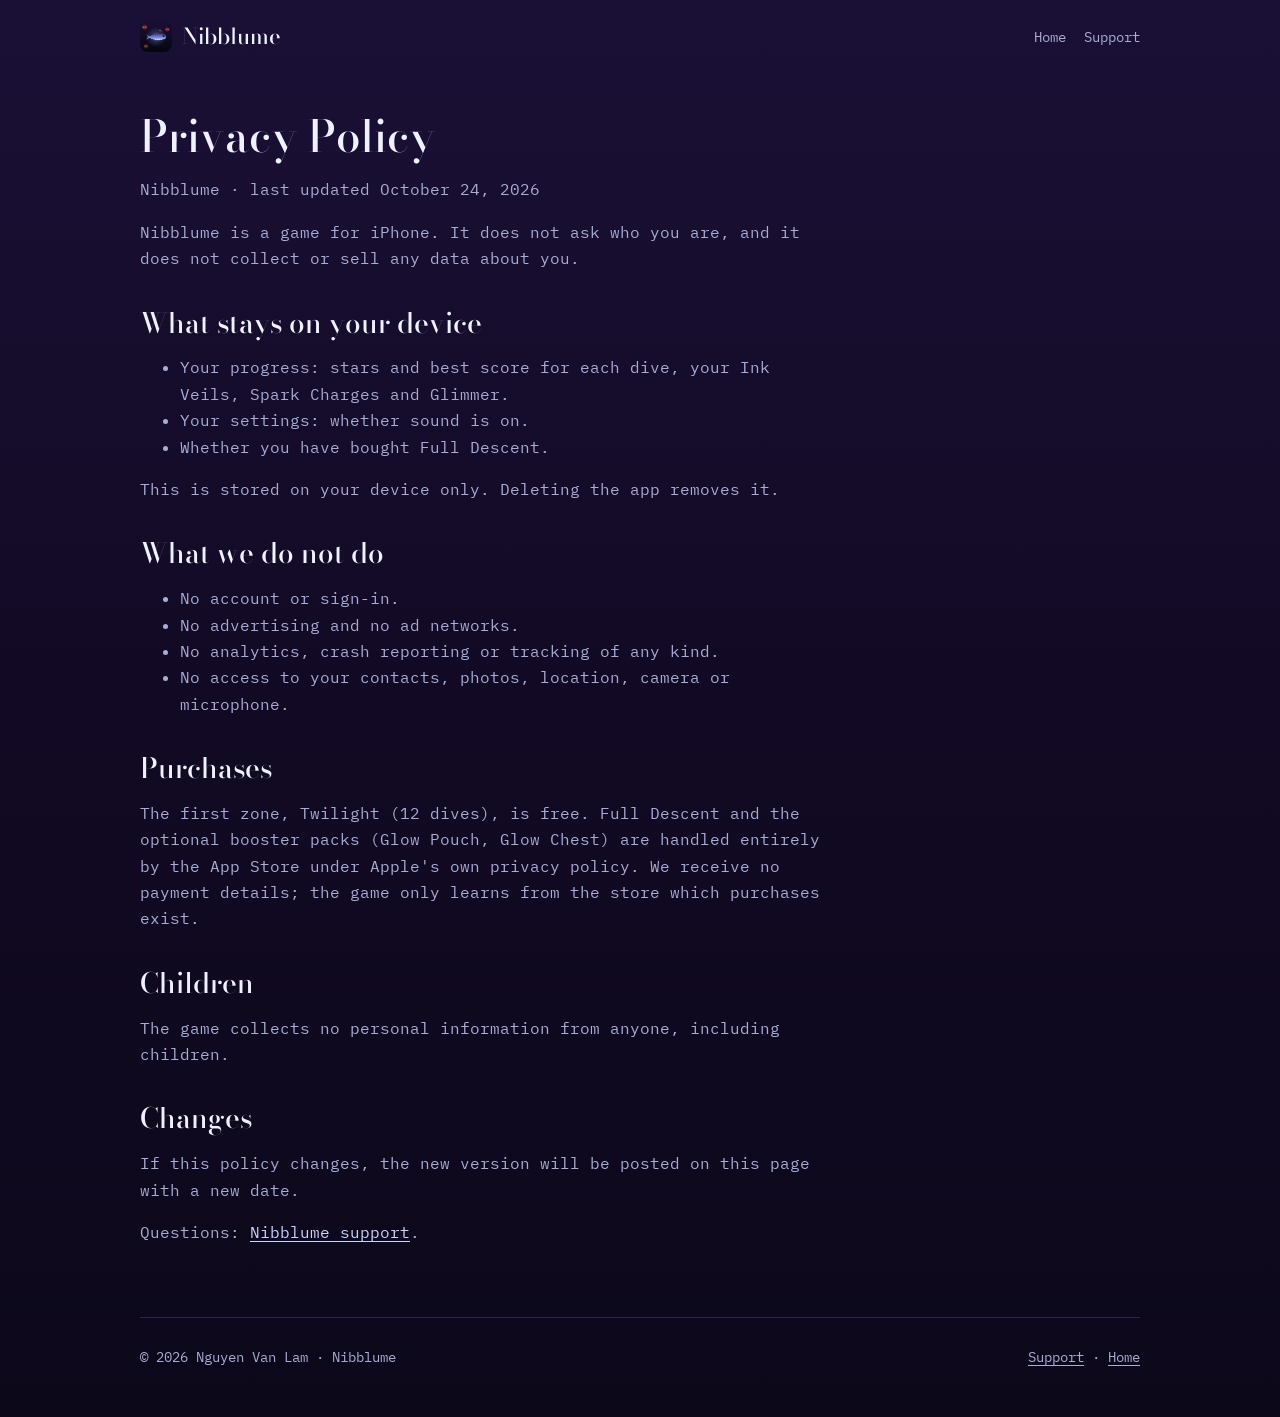
==== privacy.html @ 59c9d9d5 "feat: landing page, privacy and support for Nibblume Static HTML/CSS in the game's C v2 look (ink-vi" ====
<!doctype html>
<html lang="en">
<head>
<meta charset="utf-8">
<meta name="viewport" content="width=device-width, initial-scale=1">
<title>Nibblume Privacy Policy</title>
<meta name="description" content="Nibblume privacy policy: what the game stores on your device, what it never collects, and how purchases work.">
<link rel="canonical" href="https://nguyenvanlamm.github.io/nibblume-site/privacy.html">
<link rel="icon" href="assets/img/favicon.svg" type="image/svg+xml">
<meta name="theme-color" content="#1A1036">
<link rel="stylesheet" href="assets/site.css">
</head>
<body>
<div class="wrap">
  <header class="top">
    <a class="brand" href="./"><img src="assets/img/apple-touch-icon.png" alt="" width="32" height="32">Nibblume</a>
    <nav aria-label="Site"><a href="./">Home</a><a href="support.html">Support</a></nav>
  </header>
  <main class="doc">
    <h1>Privacy Policy</h1>
    <p>Nibblume · last updated October 24, 2026</p>

    <p>Nibblume is a game for iPhone. It does not ask who you are, and it does not collect or sell any data about you.</p>

    <h2>What stays on your device</h2>
    <ul>
      <li>Your progress: stars and best score for each dive, your Ink Veils, Spark Charges and Glimmer.</li>
      <li>Your settings: whether sound is on.</li>
      <li>Whether you have bought Full Descent.</li>
    </ul>
    <p>This is stored on your device only. Deleting the app removes it.</p>

    <h2>What we do not do</h2>
    <ul>
      <li>No account or sign-in.</li>
      <li>No advertising and no ad networks.</li>
      <li>No analytics, crash reporting or tracking of any kind.</li>
      <li>No access to your contacts, photos, location, camera or microphone.</li>
    </ul>

    <h2>Purchases</h2>
    <p>The first zone, Twilight (12 dives), is free. Full Descent and the optional booster packs (Glow Pouch, Glow
      Chest) are handled entirely by the App Store under Apple's own privacy policy. We receive no payment details;
      the game only learns from the store which purchases exist.</p>

    <h2>Children</h2>
    <p>The game collects no personal information from anyone, including children.</p>

    <h2>Changes</h2>
    <p>If this policy changes, the new version will be posted on this page with a new date.</p>

    <p>Questions: <a href="support.html">Nibblume support</a>.</p>
  </main>
  <footer>
    <span>© 2026 Nguyen Van Lam · Nibblume</span>
    <span><a href="support.html">Support</a> · <a href="./">Home</a></span>
  </footer>
</div>
</body>
</html>
---- assets/site.css ----
/* Nibblume site. Direction C v2: ink-violet water, periwinkle light for the fish and actions, coral for prey,
   ember for eyes. No amber, teal or lime. */
@font-face { font-family: "Bodoni Moda"; font-weight: 500; font-display: swap;
  src: url("fonts/bodoni_display_500.ttf") format("truetype"); }
@font-face { font-family: "IBM Plex Mono"; font-weight: 400; font-display: swap;
  src: url("fonts/plex_mono_400.ttf") format("truetype"); }
@font-face { font-family: "IBM Plex Mono"; font-weight: 600; font-display: swap;
  src: url("fonts/plex_mono_600.ttf") format("truetype"); }

:root {
  --ink0: #05060F; --ink1: #120A24; --ink2: #1A1036; --rim: #2C2550;
  --text: #EEF1FF; --muted: #A9ADD6; --peri: #8FA8FF; --peri-l: #C9D4FF; --coral: #FF8FB1; --ember: #FF5A3C;
  --serif: "Bodoni Moda", "Didot", Georgia, serif;
  --mono: "IBM Plex Mono", ui-monospace, "SF Mono", Menlo, monospace;
  color-scheme: dark;
}
* { box-sizing: border-box; }
html { -webkit-text-size-adjust: 100%; }
body {
  margin: 0; color: var(--text); background-color: var(--ink0);
  /* Deeper the further you scroll. */
  background-image: linear-gradient(180deg, var(--ink2) 0, var(--ink1) 700px, var(--ink0) 2200px);
  background-repeat: no-repeat;
  font: 400 16px/1.65 var(--mono);
  overflow-x: hidden;
}
img { max-width: 100%; height: auto; display: block; }
a { color: var(--peri-l); text-underline-offset: 3px; }
a:focus-visible { outline: 2px solid var(--peri); outline-offset: 3px; border-radius: 4px; }
.wrap { max-width: 1040px; margin: 0 auto; padding: 0 20px; }
.skip { position: absolute; left: -9999px; }
.skip:focus { left: 16px; top: 16px; background: var(--peri); color: var(--ink0); padding: 8px 12px; z-index: 2; }

header.top { display: flex; align-items: center; justify-content: space-between; padding: 20px 0; }
.brand { display: flex; align-items: center; gap: 10px; color: var(--text); text-decoration: none;
  font: 500 22px/1 var(--serif); }
.brand img { width: 32px; height: 32px; border-radius: 8px; }
nav a { margin-left: 18px; font-size: 14px; color: var(--muted); text-decoration: none; white-space: nowrap; }
nav a:hover { color: var(--peri-l); }

.hero { display: grid; grid-template-columns: 1.1fr .9fr; gap: 40px; align-items: center; padding: 40px 0 72px; }
.hero h1 { font: 500 clamp(44px, 7vw, 76px)/1.02 var(--serif); margin: 0 0 20px; letter-spacing: -.5px; }
.hero h1 .dark { color: var(--muted); }
.lede { font-size: 17px; color: var(--muted); max-width: 34em; margin: 0 0 28px; }
.lede strong { color: var(--text); font-weight: 600; }
.badge { display: inline-flex; align-items: center; gap: 10px; padding: 14px 24px; border-radius: 999px;
  background: linear-gradient(180deg, #A9BCFF, var(--peri)); color: var(--ink1); font-weight: 600;
  box-shadow: 0 0 34px rgba(143, 168, 255, .3); }
.note { display: block; margin-top: 14px; font-size: 13px; color: var(--muted); }
.belly { display: flex; gap: 14px; margin: 22px 0 0; padding: 0; list-style: none; }
.belly li { width: 6px; height: 6px; border-radius: 50%; background: var(--peri-l); box-shadow: 0 0 8px var(--peri); }
.phone { max-width: 320px; margin: 0 auto; border-radius: 34px; overflow: hidden; border: 1px solid var(--rim);
  box-shadow: 0 30px 80px rgba(0, 0, 0, .55), 0 0 60px rgba(143, 168, 255, .12); }

section { padding: 56px 0; }
h2 { font: 500 clamp(32px, 4.6vw, 44px)/1.1 var(--serif); margin: 0 0 28px; }
.features { display: grid; grid-template-columns: repeat(3, 1fr); gap: 20px; }
.card { border: 1px solid var(--rim); border-radius: 20px; padding: 24px; background: rgba(18, 10, 36, .55); }
.card h3 { margin: 0 0 10px; font-size: 17px; font-weight: 600; color: var(--peri-l); }
.card p { margin: 0; color: var(--muted); font-size: 15px; }
.card .dot { display: inline-block; width: 8px; height: 8px; border-radius: 50%; margin-right: 10px; vertical-align: 2px; }
.dot.peri { background: var(--peri-l); box-shadow: 0 0 10px var(--peri); }
.dot.coral { background: var(--coral); box-shadow: 0 0 10px var(--coral); }
.dot.ember { background: var(--ember); box-shadow: 0 0 10px var(--ember); }

.plays { display: grid; grid-template-columns: 1fr 1fr; gap: 40px; align-items: center; }
.steps { counter-reset: s; list-style: none; margin: 0; padding: 0; }
.steps li { counter-increment: s; position: relative; padding: 0 0 22px 52px; color: var(--muted); }
.steps li::before { content: counter(s); position: absolute; left: 0; top: -2px; width: 34px; height: 34px;
  border-radius: 50%; border: 1px solid var(--peri); color: var(--peri-l); display: grid; place-items: center;
  font-weight: 600; }
.steps strong { display: block; color: var(--text); font-weight: 600; }
.shots { display: grid; grid-template-columns: 1fr 1fr; gap: 16px; }
.shots img { border-radius: 22px; border: 1px solid var(--rim); }

.price { border: 1px solid var(--rim); border-radius: 22px; padding: 28px; display: grid;
  grid-template-columns: repeat(3, 1fr); gap: 24px; background: rgba(18, 10, 36, .55); }
.price h3 { margin: 0 0 6px; font-size: 15px; font-weight: 600; color: var(--peri-l); }
.price p { margin: 0; color: var(--muted); font-size: 15px; }
.price .amt { font: 500 34px/1.1 var(--serif); color: var(--text); margin-bottom: 8px; }
.honest { margin: 20px 0 0; color: var(--muted); font-size: 15px; }

.faq dt { font-weight: 600; margin-top: 18px; }
.faq dd { margin: 4px 0 0; color: var(--muted); }

footer { border-top: 1px solid var(--rim); padding: 28px 0 48px; color: var(--muted); font-size: 14px;
  display: flex; flex-wrap: wrap; gap: 18px; justify-content: space-between; }
footer a { color: var(--muted); }

/* Text pages. */
.doc { max-width: 680px; padding: 24px 0 56px; }
.doc h1 { font: 500 44px/1.1 var(--serif); margin: 16px 0 6px; }
.doc h2 { font-size: 28px; margin: 36px 0 8px; }
.doc p, .doc li { color: var(--muted); }
.doc strong, .doc em { color: var(--text); }

@media (max-width: 820px) {
  .hero, .plays { grid-template-columns: 1fr; }
  .features, .price { grid-template-columns: 1fr; }
  .hero { padding-top: 16px; }
  nav a { margin-left: 12px; }
}
@media (max-width: 480px) {
  nav a[href^="#"] { display: none; }
}
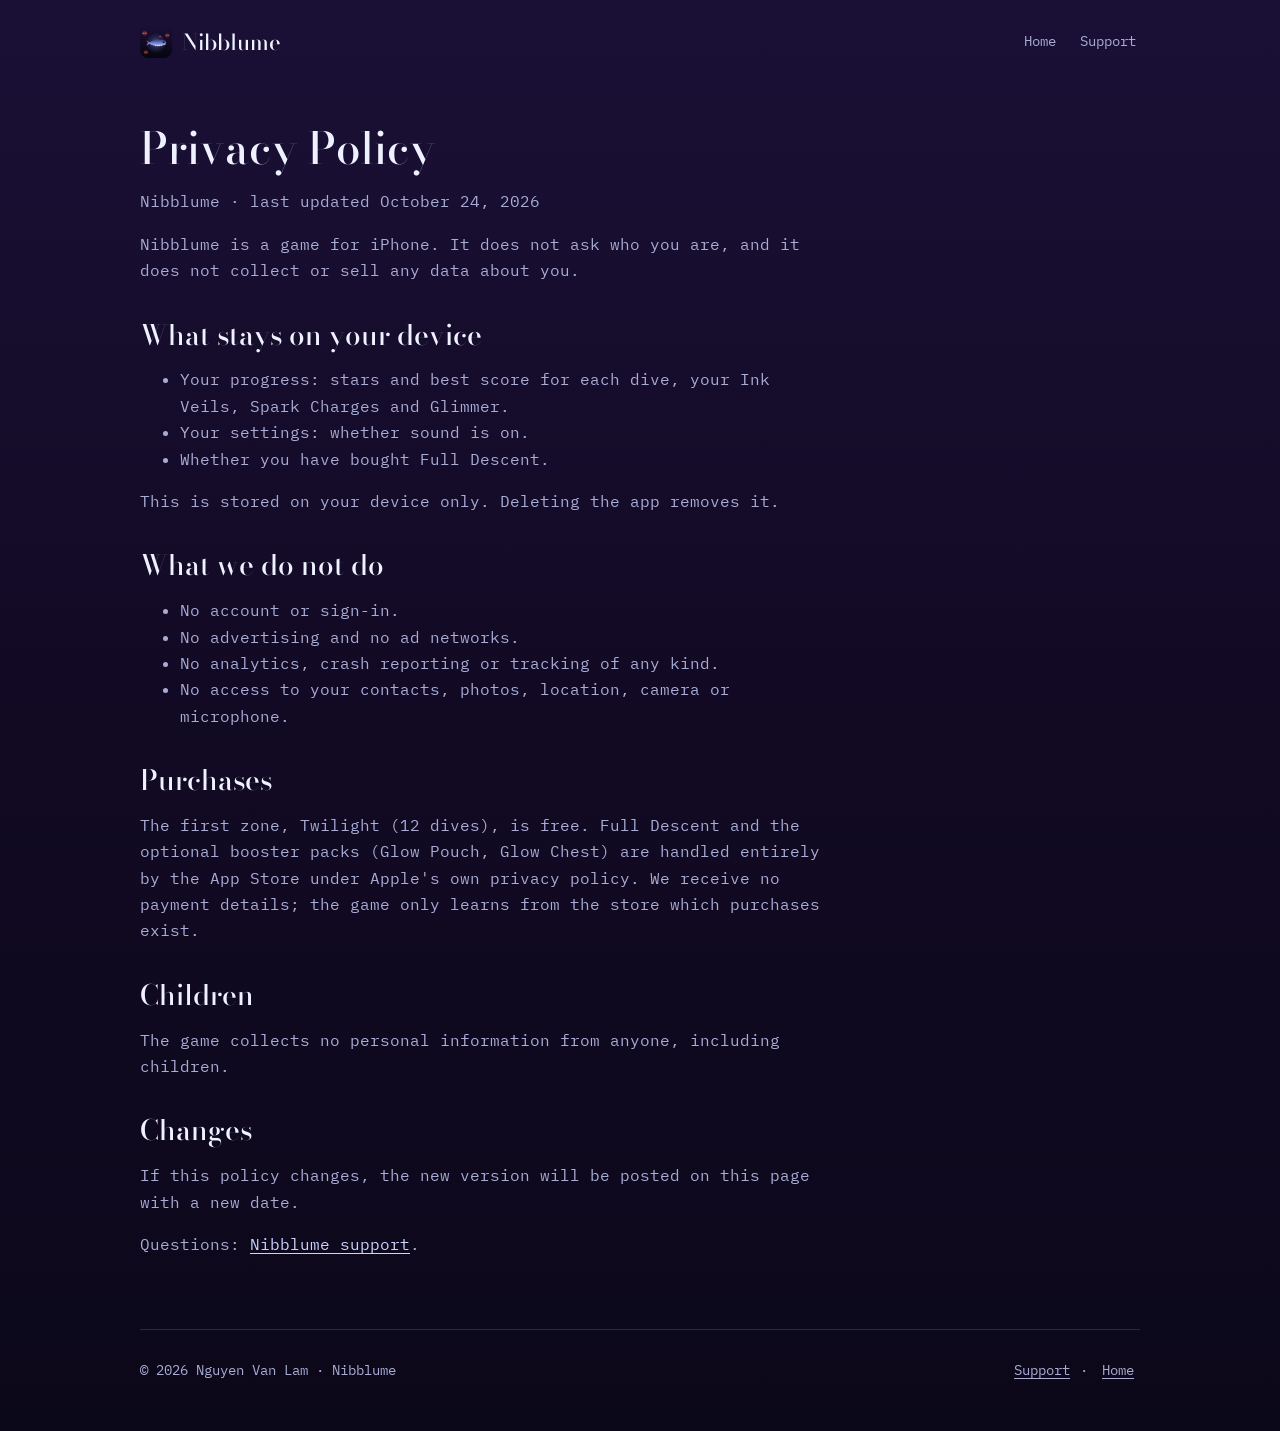
==== commit 7ba1c7a6: "feat: clearer launch status, closing band and larger tap targets - hero: "Coming soon" as a status c" ====
--- a/privacy.html
+++ b/privacy.html
@@ -5,18 +5,53 @@
 <meta name="viewport" content="width=device-width, initial-scale=1">
 <title>Nibblume Privacy Policy</title>
 <meta name="description" content="Nibblume privacy policy: what the game stores on your device, what it never collects, and how purchases work.">
+<meta name="robots" content="index, follow, max-image-preview:large">
+<meta name="author" content="Nguyen Van Lam">
 <link rel="canonical" href="https://nguyenvanlamm.github.io/nibblume-site/privacy.html">
+<link rel="alternate" type="text/markdown" href="privacy.html.md" title="Privacy Policy (Markdown)">
+<link rel="describedby" href="llms.txt" type="text/plain">
 <link rel="icon" href="assets/img/favicon.svg" type="image/svg+xml">
+<link rel="apple-touch-icon" href="assets/img/apple-touch-icon.png">
 <meta name="theme-color" content="#1A1036">
+<meta property="og:type" content="website">
+<meta property="og:site_name" content="Nibblume">
+<meta property="og:locale" content="en_US">
+<meta property="og:title" content="Nibblume Privacy Policy">
+<meta property="og:description" content="Nibblume collects no data. Progress stays on your device; purchases go through the App Store.">
+<meta property="og:url" content="https://nguyenvanlamm.github.io/nibblume-site/privacy.html">
+<meta property="og:image" content="https://nguyenvanlamm.github.io/nibblume-site/assets/img/share-card.jpg">
+<meta property="og:image:width" content="1200">
+<meta property="og:image:height" content="630">
+<meta property="og:image:alt" content="Nibblume: Glow to lure. Go dark to hide. A glowing blue lanternfish in black water, watched by three pairs of red eyes.">
+<meta name="twitter:card" content="summary_large_image">
+<meta name="twitter:title" content="Nibblume Privacy Policy">
+<meta name="twitter:description" content="Nibblume collects no data. Progress stays on your device; purchases go through the App Store.">
+<meta name="twitter:image" content="https://nguyenvanlamm.github.io/nibblume-site/assets/img/share-card.jpg">
+<meta name="twitter:image:alt" content="Nibblume: Glow to lure. Go dark to hide. A glowing blue lanternfish in black water, watched by three pairs of red eyes.">
 <link rel="stylesheet" href="assets/site.css">
+<script type="application/ld+json">
+{
+  "@context": "https://schema.org",
+  "@type": "WebPage",
+  "@id": "https://nguyenvanlamm.github.io/nibblume-site/privacy.html#page",
+  "url": "https://nguyenvanlamm.github.io/nibblume-site/privacy.html",
+  "name": "Nibblume Privacy Policy",
+  "description": "What Nibblume stores on your device, what it never collects, and how purchases work.",
+  "inLanguage": "en",
+  "dateModified": "2026-10-24",
+  "isPartOf": { "@id": "https://nguyenvanlamm.github.io/nibblume-site/#website" },
+  "about": { "@id": "https://nguyenvanlamm.github.io/nibblume-site/#game" }
+}
+</script>
 </head>
 <body>
+<a class="skip" href="#main">Skip to content</a>
 <div class="wrap">
   <header class="top">
     <a class="brand" href="./"><img src="assets/img/apple-touch-icon.png" alt="" width="32" height="32">Nibblume</a>
     <nav aria-label="Site"><a href="./">Home</a><a href="support.html">Support</a></nav>
   </header>
-  <main class="doc">
+  <main id="main" class="doc">
     <h1>Privacy Policy</h1>
     <p>Nibblume · last updated October 24, 2026</p>
 
--- a/assets/site.css
+++ b/assets/site.css
@@ -32,24 +32,39 @@
 .skip:focus { left: 16px; top: 16px; background: var(--peri); color: var(--ink0); padding: 8px 12px; z-index: 2; }
 
 header.top { display: flex; align-items: center; justify-content: space-between; padding: 20px 0; }
-.brand { display: flex; align-items: center; gap: 10px; color: var(--text); text-decoration: none;
+.brand { display: flex; align-items: center; gap: 10px; min-height: 44px; color: var(--text); text-decoration: none;
   font: 500 22px/1 var(--serif); }
 .brand img { width: 32px; height: 32px; border-radius: 8px; }
-nav a { margin-left: 18px; font-size: 14px; color: var(--muted); text-decoration: none; white-space: nowrap; }
+/* 44 px hit areas for thumbs; the visible text stays small. */
+nav a { display: inline-flex; align-items: center; justify-content: center; min-height: 44px; min-width: 44px; padding: 0 4px; margin-left: 14px;
+  font-size: 14px; color: var(--muted); text-decoration: none; white-space: nowrap; }
 nav a:hover { color: var(--peri-l); }
 
-.hero { display: grid; grid-template-columns: 1.1fr .9fr; gap: 40px; align-items: center; padding: 40px 0 72px; }
-.hero h1 { font: 500 clamp(44px, 7vw, 76px)/1.02 var(--serif); margin: 0 0 20px; letter-spacing: -.5px; }
+.hero { display: grid; grid-template-columns: 1.2fr .8fr; gap: 40px; align-items: center; padding: 40px 0 72px; }
+/* Each sentence of the headline gets its own line on desktop; balance avoids a one-word orphan. */
+.hero h1 { font: 500 clamp(44px, 6.4vw, 72px)/1.02 var(--serif); margin: 0 0 20px; letter-spacing: -.5px;
+  text-wrap: balance; }
 .hero h1 .dark { color: var(--muted); }
 .lede { font-size: 17px; color: var(--muted); max-width: 34em; margin: 0 0 28px; }
 .lede strong { color: var(--text); font-weight: 600; }
-.badge { display: inline-flex; align-items: center; gap: 10px; padding: 14px 24px; border-radius: 999px;
-  background: linear-gradient(180deg, #A9BCFF, var(--peri)); color: var(--ink1); font-weight: 600;
-  box-shadow: 0 0 34px rgba(143, 168, 255, .3); }
-.note { display: block; margin-top: 14px; font-size: 13px; color: var(--muted); }
-.belly { display: flex; gap: 14px; margin: 22px 0 0; padding: 0; list-style: none; }
+/* Launch state, not a button: no fill, no pill, a breathing periwinkle light like the fish's.
+   Periwinkle stays the action colour; nothing on the page pretends to be tappable. */
+.status { display: inline-flex; align-items: center; gap: 12px; margin: 0; padding: 10px 16px 10px 14px;
+  border-left: 2px solid var(--peri); border-radius: 0 10px 10px 0; background: rgba(143, 168, 255, .08);
+  color: var(--peri-l); font-weight: 600; font-size: 15px; cursor: default; }
+.pulse { flex: none; width: 9px; height: 9px; border-radius: 50%; background: var(--peri-l);
+  box-shadow: 0 0 10px var(--peri), 0 0 22px rgba(143, 168, 255, .5); animation: breathe 2.8s ease-in-out infinite; }
+@keyframes breathe { 50% { opacity: .35; box-shadow: 0 0 4px var(--peri); } }
+@media (prefers-reduced-motion: reduce) { .pulse { animation: none; } }
+.promise { margin: 18px 0 0; font-weight: 600; color: var(--text); letter-spacing: .2px; }
+.note { margin: 6px 0 0; font-size: 13px; color: var(--muted); }
+/* Belly lights draining left to right: reads as the game's glow meter, not a carousel pager. */
+.belly { display: flex; gap: 10px; margin: 22px 0 0; padding: 0; list-style: none; }
 .belly li { width: 6px; height: 6px; border-radius: 50%; background: var(--peri-l); box-shadow: 0 0 8px var(--peri); }
-.phone { max-width: 320px; margin: 0 auto; border-radius: 34px; overflow: hidden; border: 1px solid var(--rim);
+.belly li:nth-child(5) { opacity: .6; }
+.belly li:nth-child(6) { opacity: .32; box-shadow: none; }
+.belly li:nth-child(7) { opacity: .16; box-shadow: none; }
+.phone { width: 100%; max-width: 320px; margin: 0 auto; border-radius: 34px; overflow: hidden; border: 1px solid var(--rim);
   box-shadow: 0 30px 80px rgba(0, 0, 0, .55), 0 0 60px rgba(143, 168, 255, .12); }
 
 section { padding: 56px 0; }
@@ -83,9 +98,20 @@
 .faq dt { font-weight: 600; margin-top: 18px; }
 .faq dd { margin: 4px 0 0; color: var(--muted); }
 
-footer { border-top: 1px solid var(--rim); padding: 28px 0 48px; color: var(--muted); font-size: 14px;
-  display: flex; flex-wrap: wrap; gap: 18px; justify-content: space-between; }
-footer a { color: var(--muted); }
+footer { border-top: 1px solid var(--rim); padding: 16px 0 36px; color: var(--muted); font-size: 14px;
+  display: flex; flex-wrap: wrap; align-items: center; gap: 4px 18px; justify-content: space-between; }
+footer a { display: inline-block; min-width: 44px; padding: 13px 2px; text-align: center; color: var(--muted); }
+
+/* Closing band: the page ends on the dark and the launch state, not on legal links. */
+.closing { margin: 24px 0 56px; padding: 72px 24px 64px; text-align: center; border: 1px solid var(--rim);
+  border-radius: 28px; background: radial-gradient(ellipse at 50% 0, rgba(143, 168, 255, .12), transparent 62%),
+  rgba(18, 10, 36, .55); }
+.closing h2 { margin: 18px 0 14px; text-wrap: balance; }
+.closing p { margin: 0 auto 26px; max-width: 34em; color: var(--muted); }
+.closing .status { margin: 0; color: var(--peri-l); }
+.eyes { display: inline-flex; gap: 14px; }
+.eyes i { width: 14px; height: 7px; border-radius: 50%; background: var(--ember);
+  box-shadow: 0 0 12px var(--ember), 0 0 26px rgba(255, 90, 60, .45); }
 
 /* Text pages. */
 .doc { max-width: 680px; padding: 24px 0 56px; }
@@ -101,5 +127,7 @@
   nav a { margin-left: 12px; }
 }
 @media (max-width: 480px) {
-  nav a[href^="#"] { display: none; }
+  nav a[href="#how"] { display: none; }
+  nav a { margin-left: 6px; }
+  .closing { padding: 56px 18px 48px; }
 }
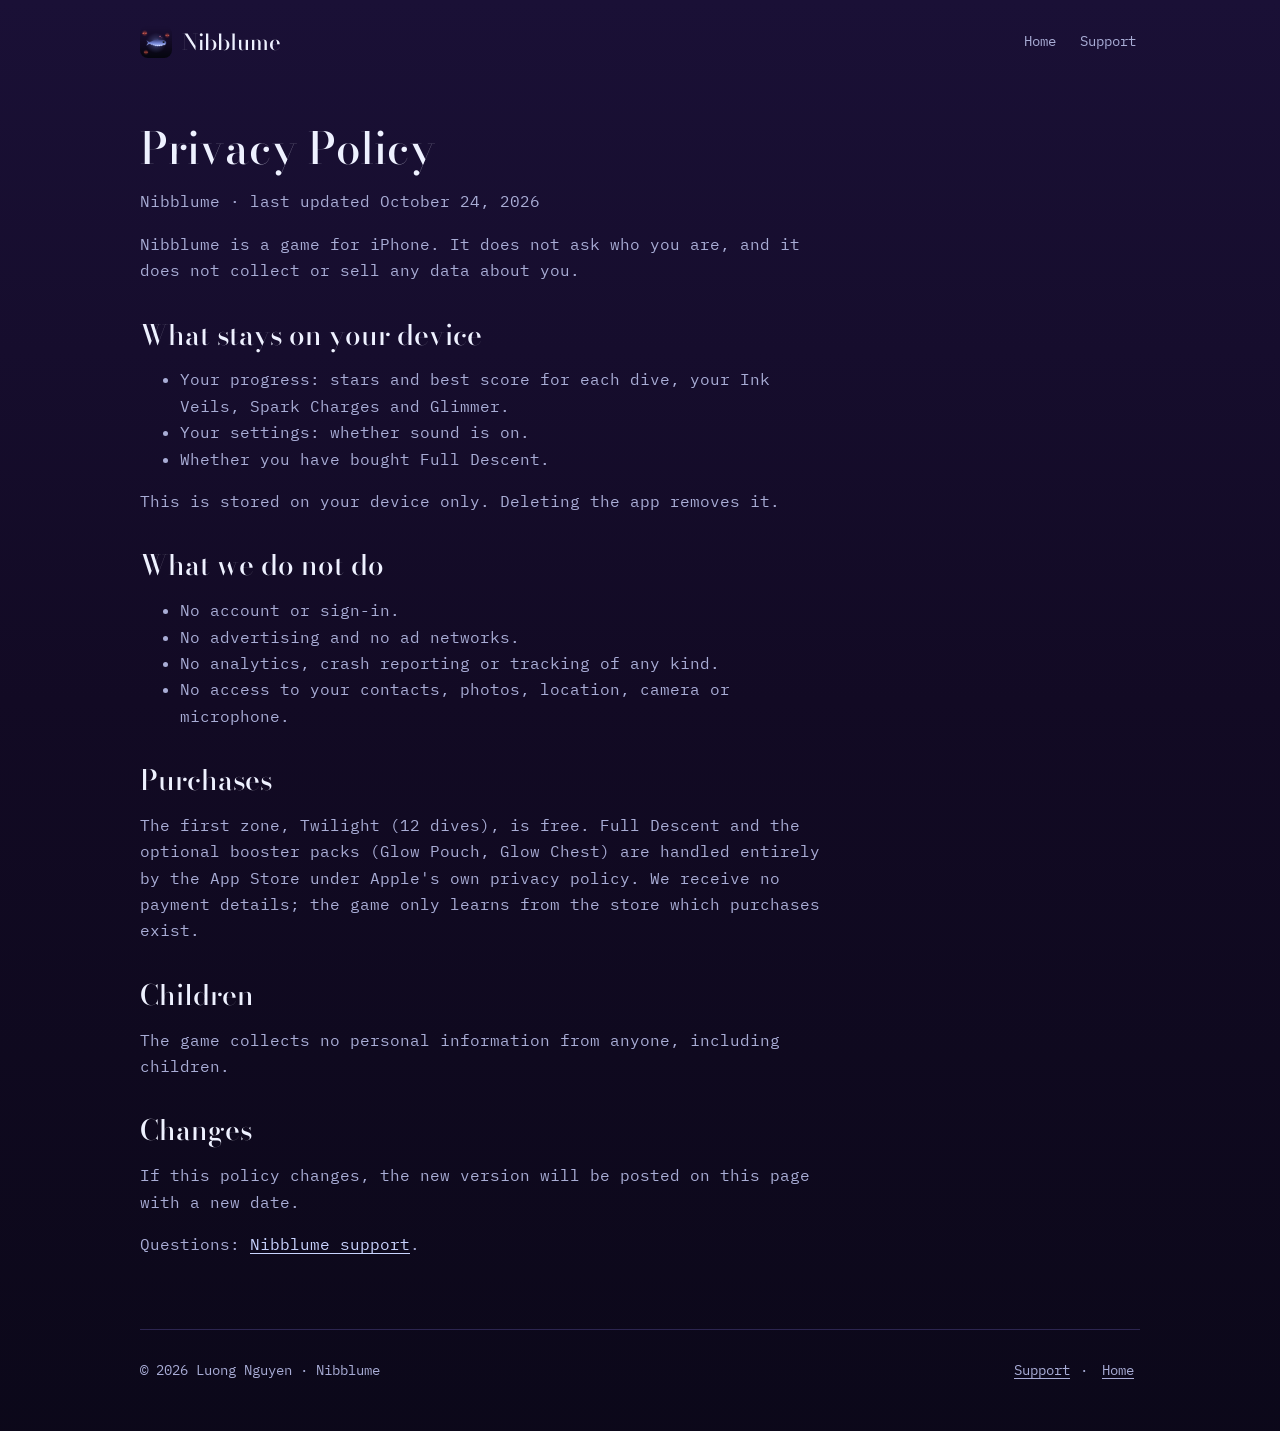
==== commit c7c2bfc5: "fix: name Luong Nguyen as the copyright holder Co-Authored-By: Claude Opus 5.5 <noreply@anthropic.co" ====
--- a/privacy.html
+++ b/privacy.html
@@ -6,7 +6,7 @@
 <title>Nibblume Privacy Policy</title>
 <meta name="description" content="Nibblume privacy policy: what the game stores on your device, what it never collects, and how purchases work.">
 <meta name="robots" content="index, follow, max-image-preview:large">
-<meta name="author" content="Nguyen Van Lam">
+<meta name="author" content="Luong Nguyen">
 <link rel="canonical" href="https://nguyenvanlamm.github.io/nibblume-site/privacy.html">
 <link rel="alternate" type="text/markdown" href="privacy.html.md" title="Privacy Policy (Markdown)">
 <link rel="describedby" href="llms.txt" type="text/plain">
@@ -87,7 +87,7 @@
     <p>Questions: <a href="support.html">Nibblume support</a>.</p>
   </main>
   <footer>
-    <span>© 2026 Nguyen Van Lam · Nibblume</span>
+    <span>© 2026 Luong Nguyen · Nibblume</span>
     <span><a href="support.html">Support</a> · <a href="./">Home</a></span>
   </footer>
 </div>
